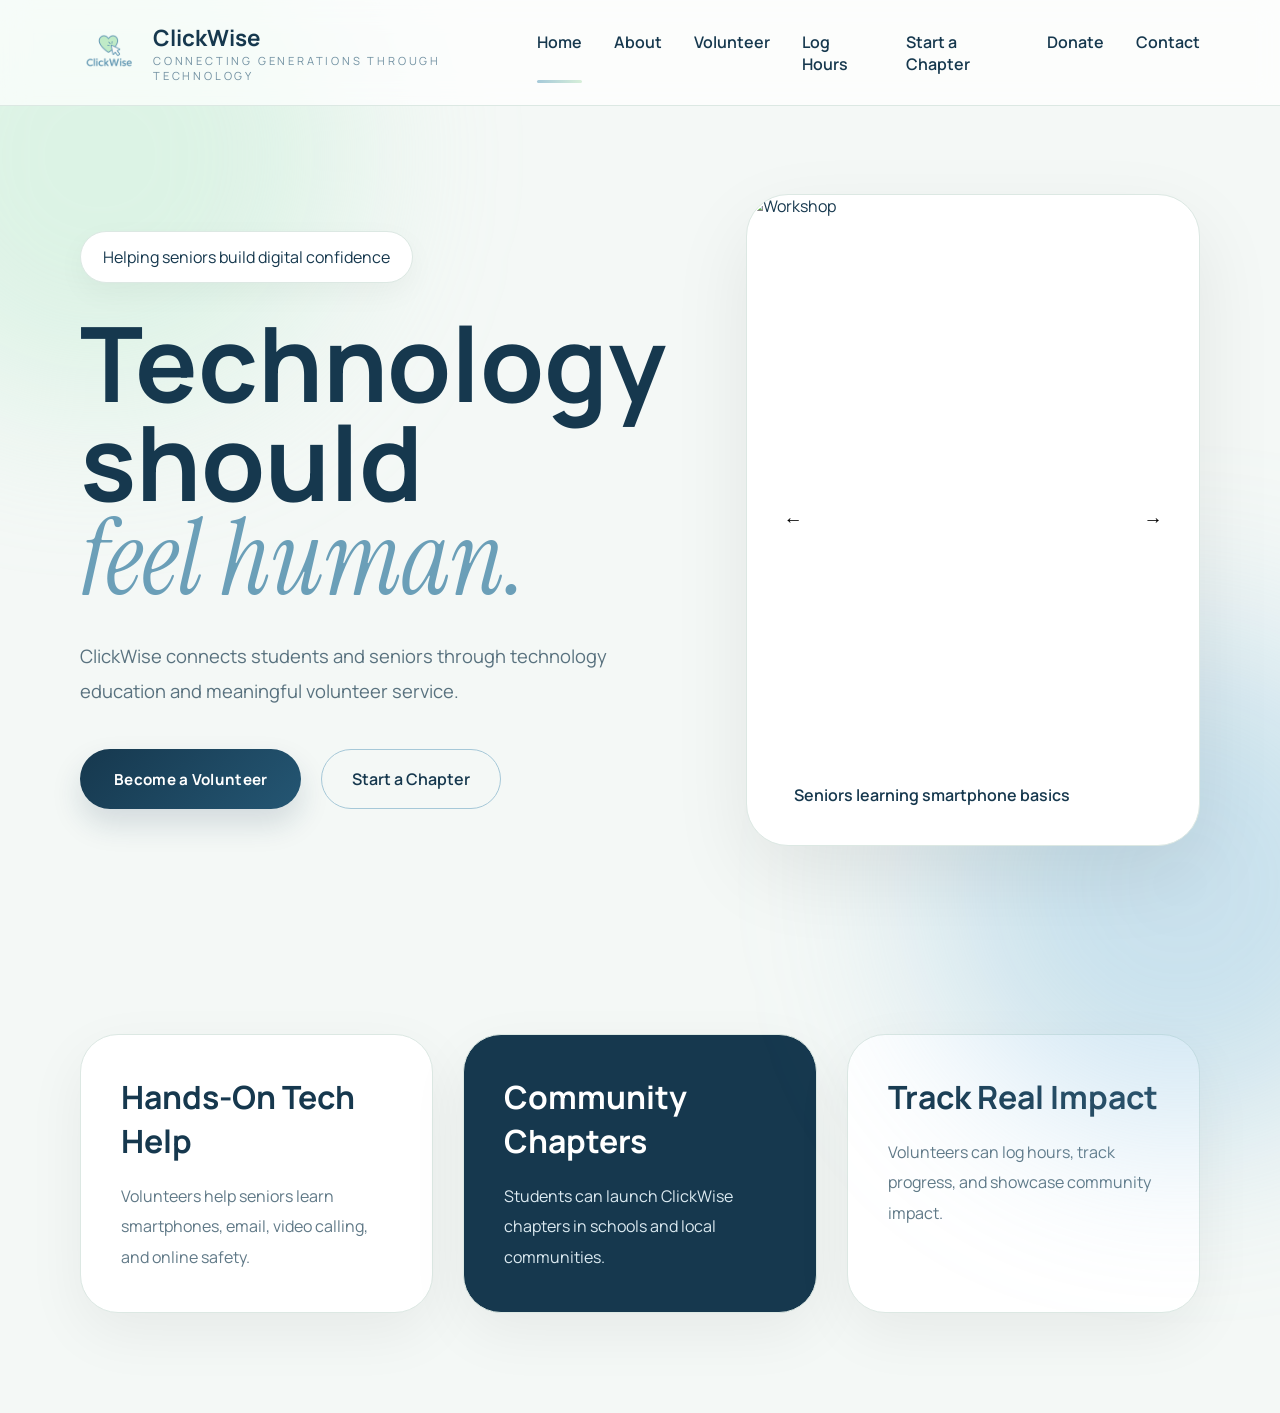
==== index.html @ 91690f91 "initial commit" ====
<!DOCTYPE html>
<link href="https://fonts.googleapis.com/css2?family=Manrope:wght@300;400;500;600;700;800&family=Instrument+Serif:ital@0;1&display=swap" rel="stylesheet">
<link rel="stylesheet" href="style.css">
</head>
<body>

<nav class="navbar">
<div class="nav-left">
<img src="clickwise_logo.png" class="logo">
<div>
<h1>ClickWise</h1>
<p>Connecting Generations Through Technology</p>
</div>
</div>
<div class="nav-links">
<a href="index.html" class="active">Home</a>
<a href="about.html">About</a>
<a href="volunteer.html">Volunteer</a>
<a href="hours.html">Log Hours</a>
<a href="chapter.html">Start a Chapter</a>
<a href="donate.html">Donate</a>
<a href="contact.html">Contact</a>
</div>
</nav>

<section class="hero">
<div class="hero-text">
<div class="pill">Helping seniors build digital confidence</div>
<h1>Technology should <span>feel human.</span></h1>
<p>ClickWise connects students and seniors through technology education and meaningful volunteer service.</p>
<div class="hero-buttons">
<a href="volunteer.html" class="primary-btn">Become a Volunteer</a>
<a href="chapter.html" class="secondary-btn">Start a Chapter</a>
</div>
</div>

<div class="hero-slider">

  <div class="slider-container">

    <div class="slide active">
      <img src="images/stock1.jpg" alt="Workshop">
      <div class="slide-caption">
        Seniors learning smartphone basics
      </div>
    </div>

    <div class="slide">
      <img src="images/stock2.jpg" alt="Workshop">
      <div class="slide-caption">
        Students helping community members
      </div>
    </div>

    <div class="slide">
      <img src="images/stock3.jpg" alt="Workshop">
      <div class="slide-caption">
        Technology workshops across communities
      </div>
    </div>

    <button class="slider-btn prev">&#8592;</button>
    <button class="slider-btn next">&#8594;</button>

    <div class="slider-dots">
      <span class="dot active"></span>
      <span class="dot"></span>
      <span class="dot"></span>
    </div>

  </div>

</div>
</div>
</section>

<section class="section">
<div class="grid-3">
<div class="feature-card">
<h3>Hands-On Tech Help</h3>
<p>Volunteers help seniors learn smartphones, email, video calling, and online safety.</p>
</div>
<div class="feature-card dark-card">
<h3>Community Chapters</h3>
<p>Students can launch ClickWise chapters in schools and local communities.</p>
</div>
<div class="feature-card">
<h3>Track Real Impact</h3>
<p>Volunteers can log hours, track progress, and showcase community impact.</p>
</div>
</div>
</section>

<script src="script.js"></script>
</body>
</html>
---- style.css ----
* {
  margin: 0;
  padding: 0;
  box-sizing: border-box;
}

html {
  scroll-behavior: smooth;
}

body {
  font-family: 'Manrope', sans-serif;
  background: #f4f8f6;
  color: #16384E;
  overflow-x: hidden;
}

:root {
  --primary: #16384E;
  --secondary: #6B9FB8;
  --mint: #DDF5E4;
  --light: #F4F8F6;
  --white: #ffffff;
  --border: #DCE8E3;
}

.serif {
  font-family: 'Instrument Serif', serif;
}

.navbar {
  position: sticky;
  top: 0;
  z-index: 999;
  display: flex;
  justify-content: space-between;
  align-items: center;
  padding: 22px 80px;
  backdrop-filter: blur(14px);
  background: rgba(255,255,255,0.7);
  border-bottom: 1px solid var(--border);
}

.nav-left {
  display: flex;
  align-items: center;
  gap: 15px;
}

.logo {
  width: 58px;
  height: 58px;
  object-fit: contain;
  border-radius: 18px;
}

.nav-left h1 {
  font-size: 1.4rem;
}

.nav-left p {
  font-size: 0.7rem;
  letter-spacing: 0.25em;
  text-transform: uppercase;
  color: #7291A2;
}

.nav-links {
  display: flex;
  gap: 32px;
}

.nav-links a {
  color: var(--primary);
  text-decoration: none;
  font-weight: 600;
  position: relative;
}

.nav-links a::after {
  content: '';
  position: absolute;
  bottom: -6px;
  left: 0;
  width: 0%;
  height: 2px;
  background: var(--secondary);
  transition: 0.3s ease;
}

.nav-links a:hover::after {
  width: 100%;
}

.secondary-btn {
  display: inline-flex;
  align-items: center;
  justify-content: center;
  border-radius: 999px;
  padding: 18px 30px;
  text-decoration: none;
  font-weight: 600;
  transition: 0.35s ease;
}

.primary-btn {
  display: inline-flex;
  align-items: center;
  justify-content: center;
  gap: 10px;

  padding: 18px 34px;

  border: none;
  border-radius: 999px;

  background: linear-gradient(
    135deg,
    #16384E,
    #245673
  );

  color: white;
  text-decoration: none;

  font-family: 'Manrope', sans-serif;
  font-size: 0.95rem;
  font-weight: 700;
  letter-spacing: 0.02em;

  cursor: pointer;

  box-shadow:
    0 15px 30px rgba(22,56,78,.15);

  transition: all .35s ease;
}

.primary-btn:hover {
  transform: translateY(-4px);
  box-shadow:
    0 20px 40px rgba(22,56,78,.22);
}

.primary-btn:active {
  transform: translateY(-1px);
}

.secondary-btn {
  border: 1px solid #A6C8D8;
  color: var(--primary);
}

.secondary-btn:hover {
  background: white;
}

.hero {
  min-height: 92vh;
  display: grid;
  grid-template-columns: 1fr 1fr;
  align-items: center;
  gap: 80px;
  padding: 80px;
  position: relative;
}

.hero::before {
  content: '';
  position: absolute;
  top: -200px;
  left: -150px;
  width: 500px;
  height: 500px;
  background: rgba(186,236,204,0.4);
  border-radius: 50%;
  filter: blur(80px);
}

.hero::after {
  content: '';
  position: absolute;
  bottom: -200px;
  right: -150px;
  width: 500px;
  height: 500px;
  background: rgba(122,183,220,0.35);
  border-radius: 50%;
  filter: blur(90px);
}

.hero-text {
  position: relative;
  z-index: 2;
}

.pill {
  display: inline-flex;
  align-items: center;
  gap: 10px;
  padding: 14px 22px;
  border-radius: 999px;
  border: 1px solid var(--border);
  background: white;
  margin-bottom: 30px;
  box-shadow: 0 10px 30px rgba(0,0,0,0.04);
}

.hero h1 {
  font-size: 6.5rem;
  line-height: 0.95;
  margin-bottom: 30px;
}

.hero h1 span {
  display: block;
  font-family: 'Instrument Serif', serif;
  color: var(--secondary);
  font-style: italic;
  font-weight: 400;
}

.hero p {
  font-size: 1.15rem;
  line-height: 1.9;
  color: #59727F;
  max-width: 620px;
  margin-bottom: 40px;
}

.hero-buttons {
  display: flex;
  gap: 20px;
}

.hero-card,
.card,
.feature-card,
.dashboard-card,
.story-card,
.timeline-card,
.event-card {
  background: white;
  border-radius: 38px;
  border: 1px solid var(--border);
  box-shadow: 0 20px 60px rgba(0,0,0,0.06);
}

.hero-card {
  padding: 45px;
  position: relative;
  z-index: 2;
}

.hero-card h3 {
  text-transform: uppercase;
  letter-spacing: 0.25em;
  font-size: 0.8rem;
  color: #6B8D9E;
  margin-bottom: 30px;
}

.hero-card h2 {
  font-size: 5rem;
  font-weight: 300;
}

.hero-card p {
  margin: 10px 0 40px;
}

.progress-group div {
  display: flex;
  justify-content: space-between;
  margin-bottom: 10px;
}

.progress-bar {
  width: 100%;
  height: 10px;
  background: #E8F0EC;
  border-radius: 999px;
  overflow: hidden;
}

.fill {
  width: 82%;
  height: 100%;
  background: linear-gradient(to right,#7CC8E3,#A5E7B6);
}

.section {
  padding: 100px 80px;
}

.section-title {
  margin-bottom: 60px;
}

.section-title p {
  text-transform: uppercase;
  letter-spacing: 0.3em;
  font-size: 0.8rem;
  color: #7693A3;
  margin-bottom: 16px;
}

.section-title h2 {
  font-size: 4rem;
  line-height: 1.1;
}

.grid-2,
.grid-3 {
  display: grid;
  gap: 30px;
}

.grid-2 {
  grid-template-columns: 1.3fr .9fr;
  gap: 20px;
  max-width: 1150px;
  margin: 0 auto;
}

.grid-3 {
  grid-template-columns: repeat(3,1fr);
}

.feature-card,
.story-card,
.event-card,
.timeline-card,
.dashboard-card {
  padding: 40px;
  transition: 0.4s ease;
}

.feature-card:hover,
.story-card:hover,
.event-card:hover,
.timeline-card:hover,
.dashboard-card:hover {
  transform: translateY(-10px);
}

.dark-card {
  background: var(--primary);
  color: white;
}

.dark-card p {
  color: #D7E8EF;
}

.feature-card h3,
.story-card h3,
.event-card h3,
.timeline-card h3 {
  font-size: 2rem;
  margin-bottom: 18px;
}

.feature-card p,
.story-card p,
.event-card p,
.timeline-card p {
  line-height: 1.9;
  color: #607987;
}

.dark-card p {
  color: #DCEAF1;
}

.timeline {
  display: grid;
  grid-template-columns: repeat(4,1fr);
  gap: 25px;
}

.big-number {
  font-size: 4rem;
  font-weight: 300;
  margin-bottom: 12px;
}

.form-group {
  display: flex;
  flex-direction: column;
  gap: 20px;
}

input,
textarea,
select {
  padding: 20px;
  border-radius: 22px;
  border: none;
  background: #F5F9F7;
  font-family: inherit;
  font-size: 1rem;
}

input:focus,
textarea:focus,
select:focus {
  outline: 2px solid #A5C9D9;
}

.footer {
  padding: 50px 80px;
  display: flex;
  justify-content: space-between;
  color: #6B8797;
}

.stats-grid {
  display: grid;
  grid-template-columns: repeat(4,1fr);
  gap: 25px;
}

.stat-card {
  background: white;
  padding: 40px;
  border-radius: 32px;
  border: 1px solid var(--border);
}

.faq {
  display: flex;
  flex-direction: column;
  gap: 20px;
}

.faq-item {
  background: white;
  padding: 35px;
  border-radius: 28px;
  border: 1px solid var(--border);
  cursor: pointer;
}

.faq-answer {
  display: none;
  margin-top: 18px;
  color: #607987;
  line-height: 1.8;
}

.map-placeholder {
  height: 450px;
  border-radius: 40px;
  background: linear-gradient(135deg,#DDF5E4,#C7DFEC);
  display: flex;
  align-items: center;
  justify-content: center;
  font-size: 2rem;
}

.team-card {
  background: white;
  border: 1px solid var(--border);
  border-radius: 36px;
  padding: 35px;
  text-align: center;
  transition: all 0.35s ease;
  box-shadow: 0 20px 60px rgba(0,0,0,0.05);
}

.team-card:hover {
  transform: translateY(-10px);
}

.team-card img {
  width: 110px;
  height: 110px;
  border-radius: 50%;
  object-fit: cover;
  margin-bottom: 24px;
  border: 4px solid #F4F8F6;
}

.team-card h3 {
  font-size: 1.4rem;
  margin-bottom: 8px;
  color: #16384E;
}

.team-card .role {
  color: #7291A2;
  font-size: 0.95rem;
  font-weight: 600;
  letter-spacing: 0.03em;
}

.hero-slider {
  position: relative;
  z-index: 2;
}

.slider-container {
  position: relative;
  overflow: hidden;
  border-radius: 42px;
  background: white;
  border: 1px solid var(--border);
  box-shadow: 0 30px 80px rgba(0,0,0,0.08);
}

.slide {
  display: none;
  position: relative;
}

.slide.active {
  display: block;
  animation: fadeIn 0.8s ease;
}

.slide img {
  width: 100%;
  height: 650px;
  object-fit: cover;
  display: block;
}

.slide-caption {
  position: absolute;
  left: 25px;
  bottom: 25px;

  background: rgba(255,255,255,0.85);
  backdrop-filter: blur(12px);

  padding: 14px 22px;
  border-radius: 999px;

  font-weight: 600;
  color: #16384E;
}

.slider-btn {
  position: absolute;
  top: 50%;
  transform: translateY(-50%);

  width: 52px;
  height: 52px;

  border: none;
  border-radius: 50%;

  background: rgba(255,255,255,0.9);
  backdrop-filter: blur(12px);

  cursor: pointer;
  font-size: 1.2rem;

  transition: 0.3s;
}

.slider-btn:hover {
  transform: translateY(-50%) scale(1.08);
}

.prev {
  left: 20px;
}

.next {
  right: 20px;
}

.slider-dots {
  position: absolute;
  bottom: 25px;
  right: 25px;

  display: flex;
  gap: 10px;
}

.dot {
  width: 10px;
  height: 10px;
  border-radius: 50%;
  background: rgba(255,255,255,0.5);
}

.dot.active {
  background: white;
}

@keyframes fadeIn {
  from {
    opacity: 0;
    transform: scale(1.02);
  }

  to {
    opacity: 1;
    transform: scale(1);
  }
}

@media(max-width:1100px){
  .hero,
  .grid-2,
  .grid-3,
  .timeline,
  .stats-grid {
    grid-template-columns: 1fr;
  }

  .navbar {
    padding: 20px 30px;
    flex-direction: column;
    gap: 20px;
  }

  .hero,
  .section {
    padding: 60px 30px;
  }

  .hero h1 {
    font-size: 4rem;
  }

  .nav-links {
    flex-wrap: wrap;
    justify-content: center;
  }
}

.workshops-panel {
  display: flex;
  flex-direction: column;
  gap: 20px;
}

.panel-header {
  display: flex;
  justify-content: space-between;
  align-items: center;
  margin-bottom: 10px;
}

.panel-header h3 {
  font-size: 1.6rem;
}

.panel-header span {
  color: #7f98a8;
  font-size: .9rem;
}

.workshop-card {
  background: white;
  border: 1px solid var(--border);
  border-radius: 28px;
  overflow: hidden;
  transition: .3s ease;
  cursor: pointer;
}

.workshop-card:hover {
  transform: translateY(-6px);
  box-shadow: 0 20px 40px rgba(0,0,0,.08);
}

.workshop-card img {
  width: 100%;
  height: 180px;
  object-fit: cover;
  display: block;
}

.workshop-content {
  padding: 24px;
}

.workshop-date {
  display: inline-block;
  padding: 6px 12px;
  background: #EAF5FB;
  color: #4F7488;
  border-radius: 999px;
  font-size: .85rem;
  margin-bottom: 14px;
}

.workshop-content h4 {
  font-size: 1.3rem;
  margin-bottom: 10px;
}

.workshop-content p {
  color: #6F8794;
  line-height: 1.7;
}


.nav-links a::after {
  content: "";
  position: absolute;
  left: 0;
  bottom: -8px;
  width: 0;
  height: 3px;
  border-radius: 999px;
  background: linear-gradient(
    90deg,
    #A5C9D9,
    #D7EFD9
  );
  transition: width .3s ease;
}

.nav-links a:hover::after {
  width: 100%;
}

.nav-links a.active::after {
  width: 100%;
}

.contact-card{
  display:flex;
  flex-direction:column;
  gap:28px;
  justify-content:center;
}

.contact-row{
  display:flex;
  align-items:flex-start;
  gap:18px;
}

.contact-icon{
    width:48px;
    height:48px;
    border-radius:14px;
    background:rgba(255,255,255,.08);
    display:flex;
    align-items:center;
    justify-content:center;
    color:#A5C9D9;
    font-size:1.1rem;
    flex-shrink:0;
}

.contact-row h4{
  margin-bottom:6px;
  font-size:1.05rem;
  color:white;
}

.contact-row p{
  margin:0;
  color:rgba(255,255,255,.75);
  line-height:1.6;
}

.send-btn{
    display:inline-flex;
    align-items:center;
    gap:10px;

    padding:16px 28px;

    border:none;
    border-radius:999px;

    background:linear-gradient(
        135deg,
        #A5C9D9,
        #D7EFD9
    );

    color:#163A52;
    font-family:'Manrope',sans-serif;
    font-size:1rem;
    font-weight:700;

    cursor:pointer;
    transition:.3s ease;
}

.send-btn:hover{
    transform:translateY(-3px);
    box-shadow:0 12px 24px rgba(0,0,0,.12);
}

/* Smaller contact card */

.contact-card {
    width: 100%;
    max-width: 500px;
    padding: 40px;
    height: fit-content;
    align-self: start;
}

.contact-card {
  display: flex;
  flex-direction: column;
  justify-content: flex-start;
  gap: 22px;
}

.contact-card {
    justify-content: flex-start;
}

/* Better contact rows */

.contact-row{
    display:flex;
    align-items:center;
    gap:18px;
}

.contact-row:not(:last-child){
    margin-bottom:18px;
}

/* Icon styling */

.contact-icon{
    width:52px;
    height:52px;

    border-radius:16px;

    background:rgba(255,255,255,.08);

    display:flex;
    align-items:center;
    justify-content:center;

    color:#A5C9D9;
    font-size:1.1rem;
}

/* Text styling */

.contact-row h4{
    margin:0 0 4px;
    font-size:1rem;
    color:white;
}

.contact-row p{
    margin:0;
    color:rgba(255,255,255,.75);
}

/* Links */

.contact-link{
    color:rgba(255,255,255,.75);
    text-decoration:none;
    transition:.2s;
}

.contact-link:hover{
    color:#D7EFD9;
}

/* Better button */

.send-btn{
    display:inline-flex;
    align-items:center;
    justify-content:center;
    gap:10px;

    padding:18px 32px;

    border:none;
    border-radius:999px;

    background:#16384E;

    color:white;

    font-family:'Manrope',sans-serif;
    font-size:.95rem;
    font-weight:700;

    cursor:pointer;
    transition:.3s ease;
}

.send-btn:hover{
    transform:translateY(-3px);
    background:#1E4B68;
    box-shadow:0 15px 30px rgba(22,56,78,.18);
}

.impact-image{
    width:100%;
    height:350px;
    object-fit:cover;
    border-radius:28px;
    margin-bottom:30px;
}

.impact-content h2{
    font-size:2.2rem;
    margin-bottom:15px;
}

.impact-content p{
    color:#607987;
    line-height:1.9;
    max-width:800px;
}

.impact-banner{
    display:grid;
    grid-template-columns:1.2fr 1fr;
    gap:40px;

    background:white;
    border:1px solid var(--border);
    border-radius:38px;

    padding:45px;

    box-shadow:0 20px 60px rgba(0,0,0,.05);
}

.impact-label{
    font-size:.8rem;
    letter-spacing:.3em;
    text-transform:uppercase;
    color:#7291A2;
    margin-bottom:20px;
}

.impact-banner h3{
    font-size:3rem;
    line-height:1.1;
    margin-bottom:20px;
    color:var(--primary);
}

.impact-banner p{
    color:#607987;
    line-height:1.9;
}

.impact-stats{
    display:flex;
    gap:40px;
    margin-top:35px;
}

.impact-stat h4{
    font-size:2.5rem;
    color:var(--primary);
}

.impact-stat span{
    color:#7291A2;
}

.impact-image img{
    width:100%;
    height:100%;
    object-fit:cover;
    border-radius:28px;
}

@media(max-width:1100px){

    .impact-banner{
        grid-template-columns:1fr;
    }

}

.volunteer-events{
    max-width:1100px;
    margin:0 auto;
}

.volunteer-intro{
    margin-bottom:30px;
}

.volunteer-intro h3{
    font-size:2rem;
    margin-bottom:10px;
}

.volunteer-intro p{
    color:#607987;
    line-height:1.8;
}

.event-row{
    display:grid;
    grid-template-columns:
      260px
      1fr
      60px;

    align-items:center;

    gap:30px;

    background:white;
    border:1px solid var(--border);
    border-radius:32px;

    overflow:hidden;

    text-decoration:none;
    color:inherit;

    margin-bottom:24px;

    transition:.3s ease;
}

.event-row:hover{
    transform:translateY(-6px);
    box-shadow:0 20px 50px rgba(0,0,0,.08);
}

.event-row img{
    width:100%;
    height:220px;
    object-fit:cover;
}

.event-row-content{
    padding:20px 0;
}

.event-date{
    display:inline-block;

    background:#EAF5FB;

    color:#557B90;

    padding:8px 14px;

    border-radius:999px;

    font-size:.85rem;

    margin-bottom:16px;
}

.event-row-content h4{
    font-size:2rem;
    margin-bottom:12px;
}

.event-row-content p{
    color:#607987;
    line-height:1.8;
}

.event-arrow{
    font-size:2rem;
    color:#7291A2;
    padding-right:30px;
}

@media(max-width:900px){

.event-row{
    grid-template-columns:1fr;
}

.event-row img{
    height:250px;
}

.event-arrow{
    display:none;
}

}
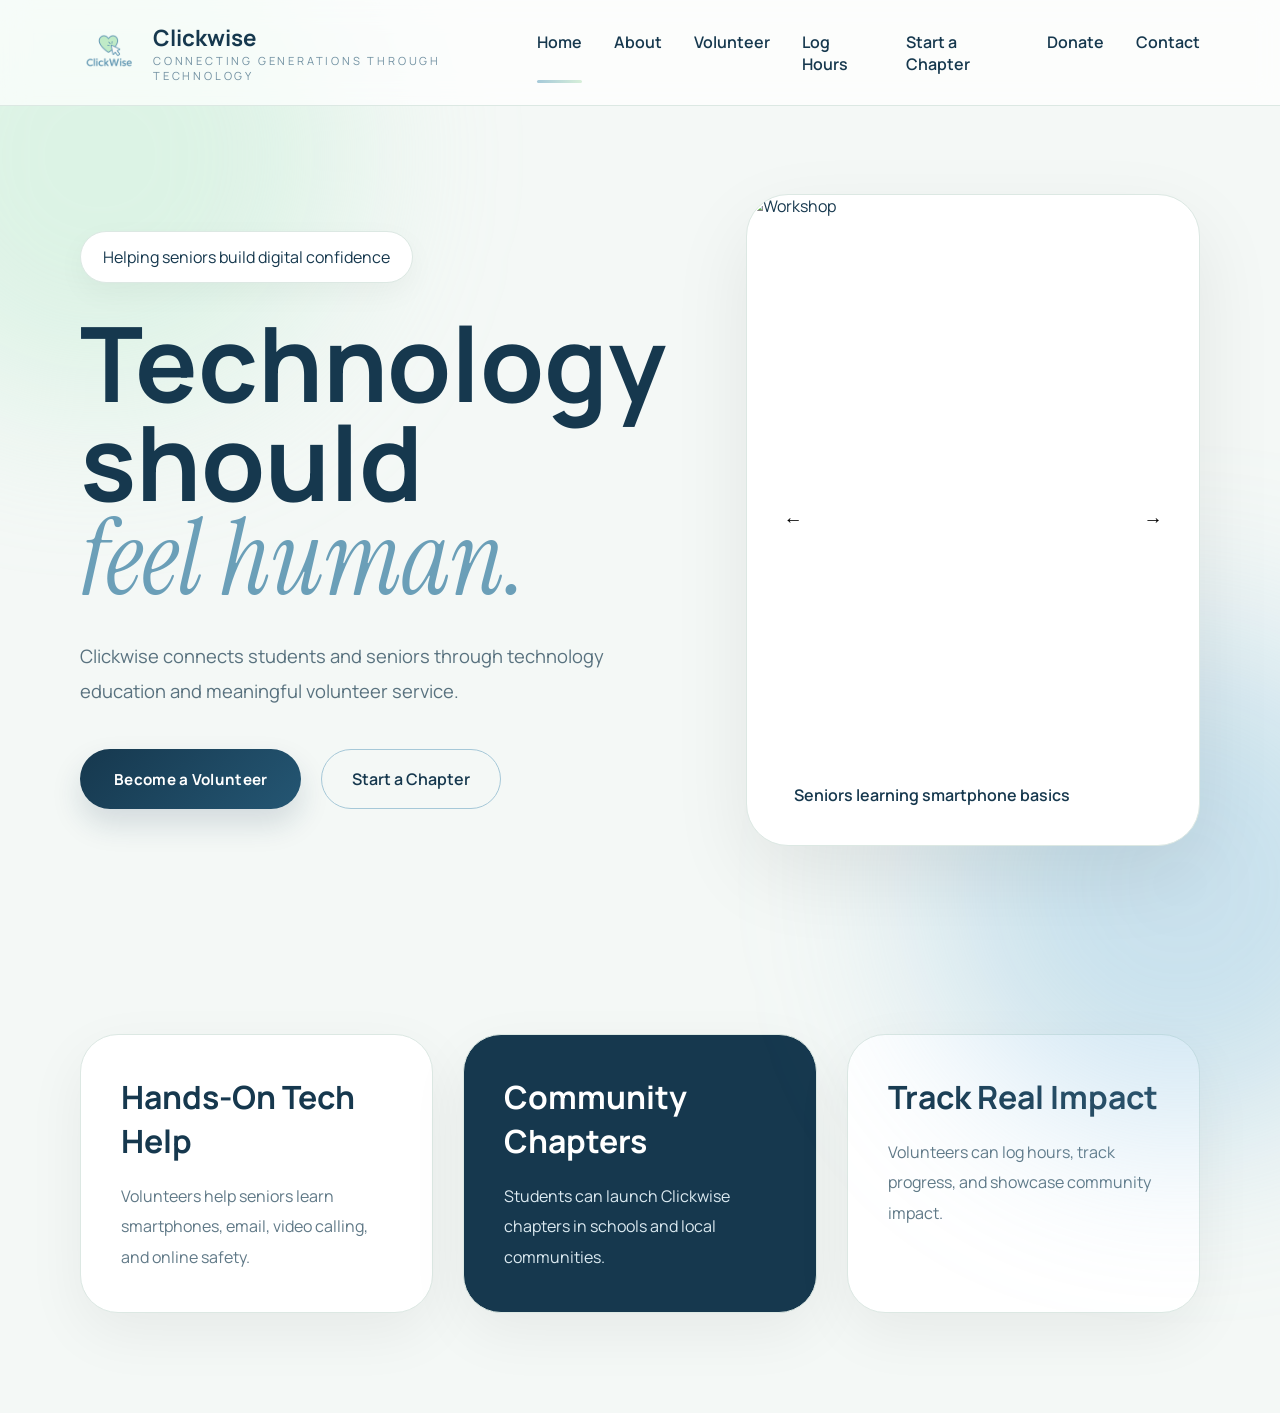
==== commit 2c9d7d79: "fix" ====
--- a/index.html
+++ b/index.html
@@ -1,6 +1,37 @@
 <!DOCTYPE html>
+<html lang="en">
+<head>
+<meta charset="UTF-8">
+<meta name="viewport" content="width=device-width, initial-scale=1.0">
+<title>Clickwise</title>
+ 
+<link rel="apple-touch-icon" sizes="180x180" href="/apple-touch-icon.png">
+<link rel="icon" type="image/png" sizes="32x32" href="/favicon-32x32.png">
+<link rel="icon" type="image/png" sizes="16x16" href="/favicon-16x16.png">
+<link rel="manifest" href="/site.webmanifest">
+
 <link href="https://fonts.googleapis.com/css2?family=Manrope:wght@300;400;500;600;700;800&family=Instrument+Serif:ital@0;1&display=swap" rel="stylesheet">
 <link rel="stylesheet" href="style.css">
+
+
+<link rel="stylesheet" href="style.css">
+
+<script type="application/ld+json">
+{
+  "@context": "https://schema.org",
+  "@type": "NonprofitOrganization",
+  "@id": "https://visit.clickwiseorg.workers.dev/#organization",
+  "name": "Clickwise",
+  "url": "https://visit.clickwiseorg.workers.dev/",
+  "logo": "https://visit.clickwiseorg.workers.dev/clickwise_logo.png",
+  "description": "Clickwise is a nonprofit organization dedicated to helping older adults build digital literacy and confidence through technology education and hands-on workshops.",
+  "founder": {
+    "@type": "Person",
+    "name": "Ajay Gopi"
+  }
+}
+</script>
+
 </head>
 <body>
 
@@ -8,7 +39,7 @@
 <div class="nav-left">
 <img src="clickwise_logo.png" class="logo">
 <div>
-<h1>ClickWise</h1>
+<h1>Clickwise</h1>
 <p>Connecting Generations Through Technology</p>
 </div>
 </div>
@@ -27,7 +58,7 @@
 <div class="hero-text">
 <div class="pill">Helping seniors build digital confidence</div>
 <h1>Technology should <span>feel human.</span></h1>
-<p>ClickWise connects students and seniors through technology education and meaningful volunteer service.</p>
+<p>Clickwise connects students and seniors through technology education and meaningful volunteer service.</p>
 <div class="hero-buttons">
 <a href="volunteer.html" class="primary-btn">Become a Volunteer</a>
 <a href="chapter.html" class="secondary-btn">Start a Chapter</a>
@@ -39,21 +70,35 @@
   <div class="slider-container">
 
     <div class="slide active">
-      <img src="images/stock1.jpg" alt="Workshop">
+      <img src="images/slide1.jpeg" alt="Workshop">
       <div class="slide-caption">
         Seniors learning smartphone basics
       </div>
     </div>
 
     <div class="slide">
-      <img src="images/stock2.jpg" alt="Workshop">
+      <img src="images/slide2.jpeg" alt="Workshop">
       <div class="slide-caption">
         Students helping community members
       </div>
     </div>
 
     <div class="slide">
-      <img src="images/stock3.jpg" alt="Workshop">
+      <img src="images/slide3.jpeg" alt="Workshop">
+      <div class="slide-caption">
+        Technology workshops across communities
+      </div>
+    </div>
+
+    <div class="slide">
+      <img src="images/slide4.jpeg" alt="Workshop">
+      <div class="slide-caption">
+        Technology workshops across communities
+      </div>
+    </div>
+
+    <div class="slide">
+      <img src="images/slide5.jpeg" alt="Workshop">
       <div class="slide-caption">
         Technology workshops across communities
       </div>
@@ -82,7 +127,7 @@
 </div>
 <div class="feature-card dark-card">
 <h3>Community Chapters</h3>
-<p>Students can launch ClickWise chapters in schools and local communities.</p>
+<p>Students can launch Clickwise chapters in schools and local communities.</p>
 </div>
 <div class="feature-card">
 <h3>Track Real Impact</h3>
